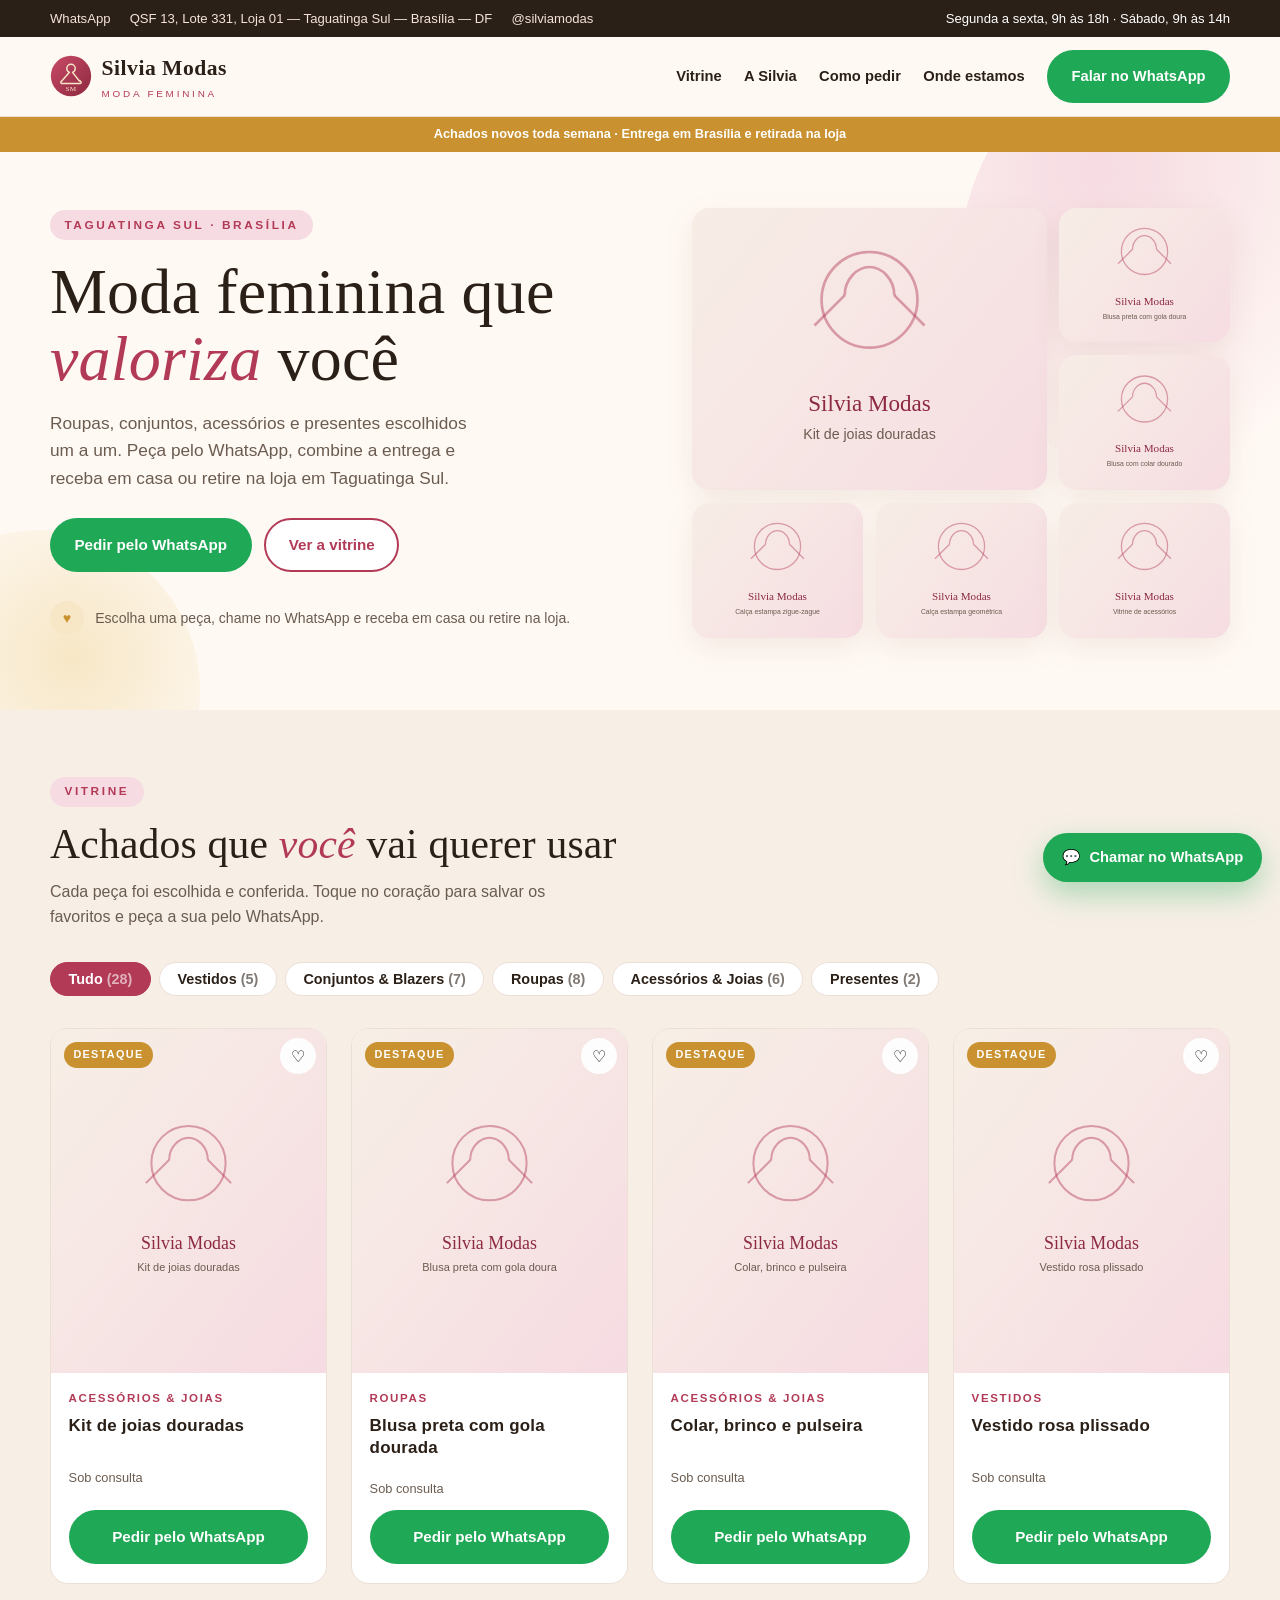
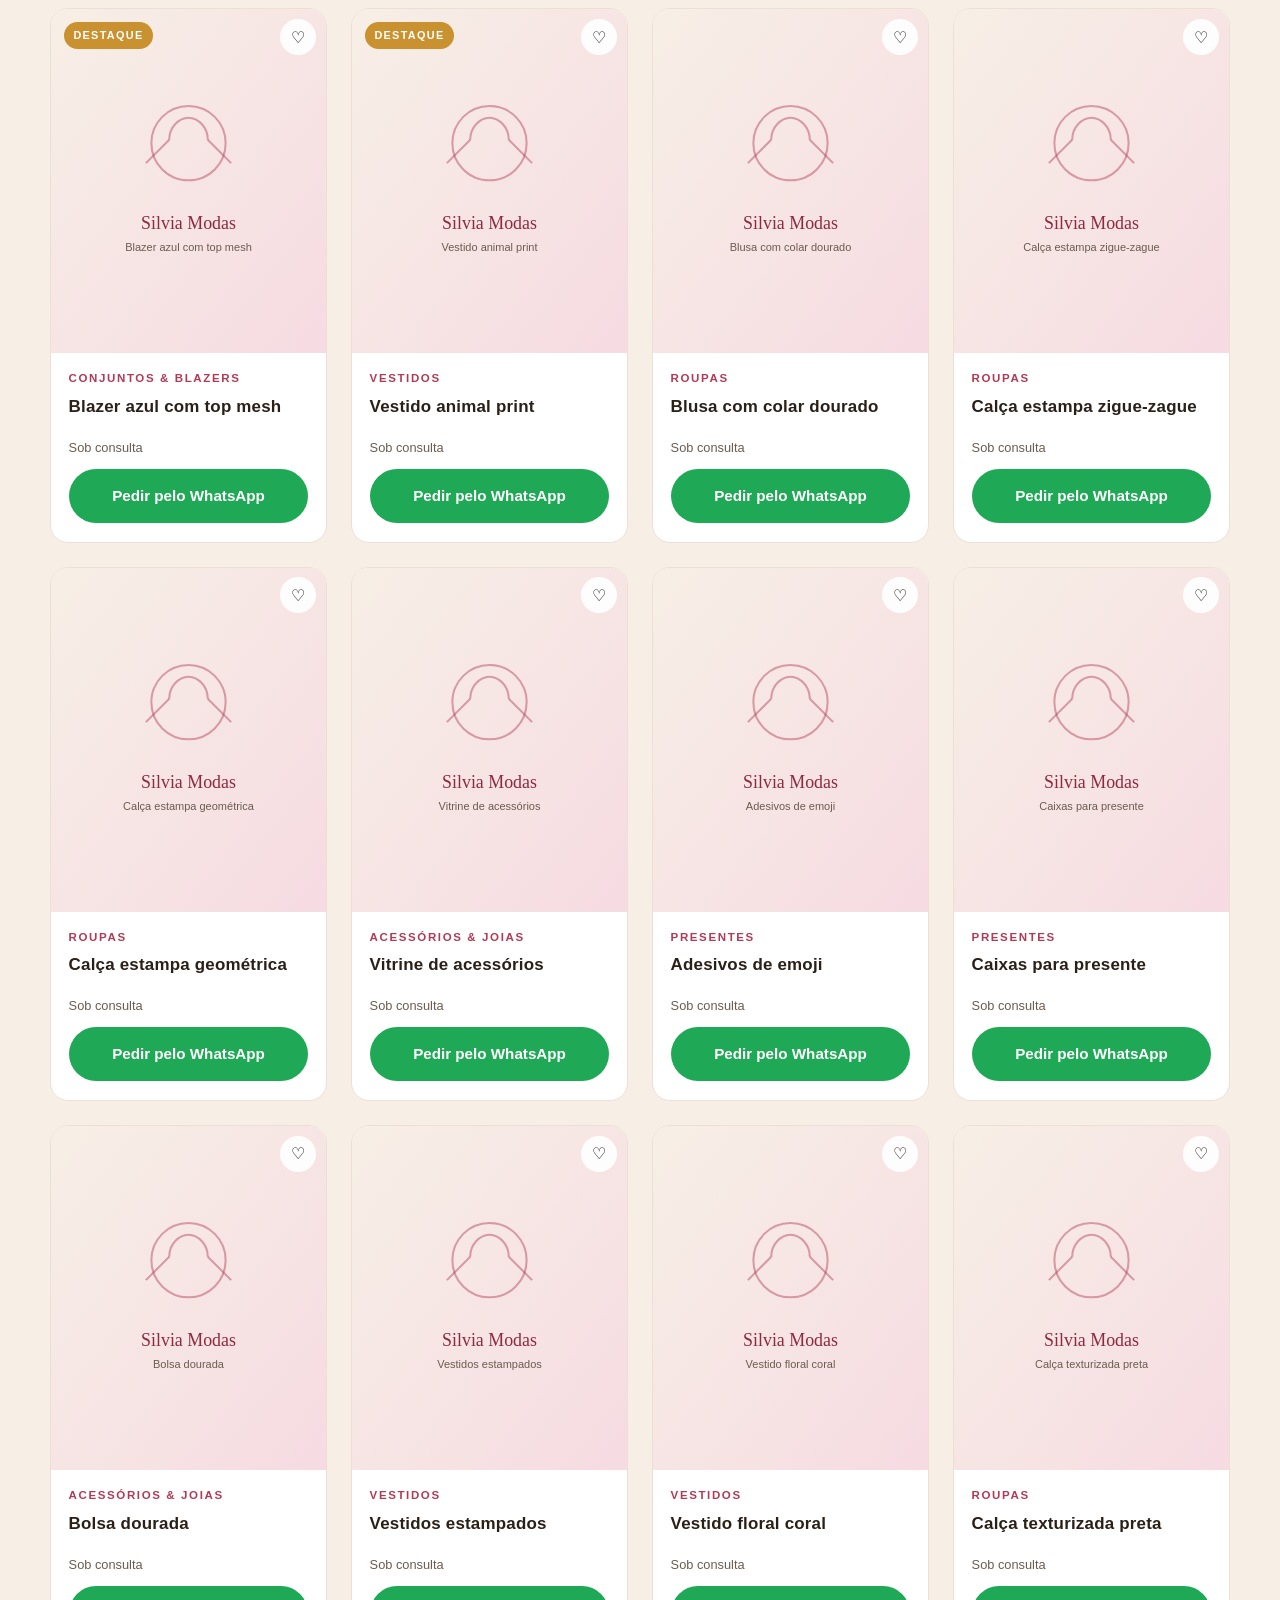
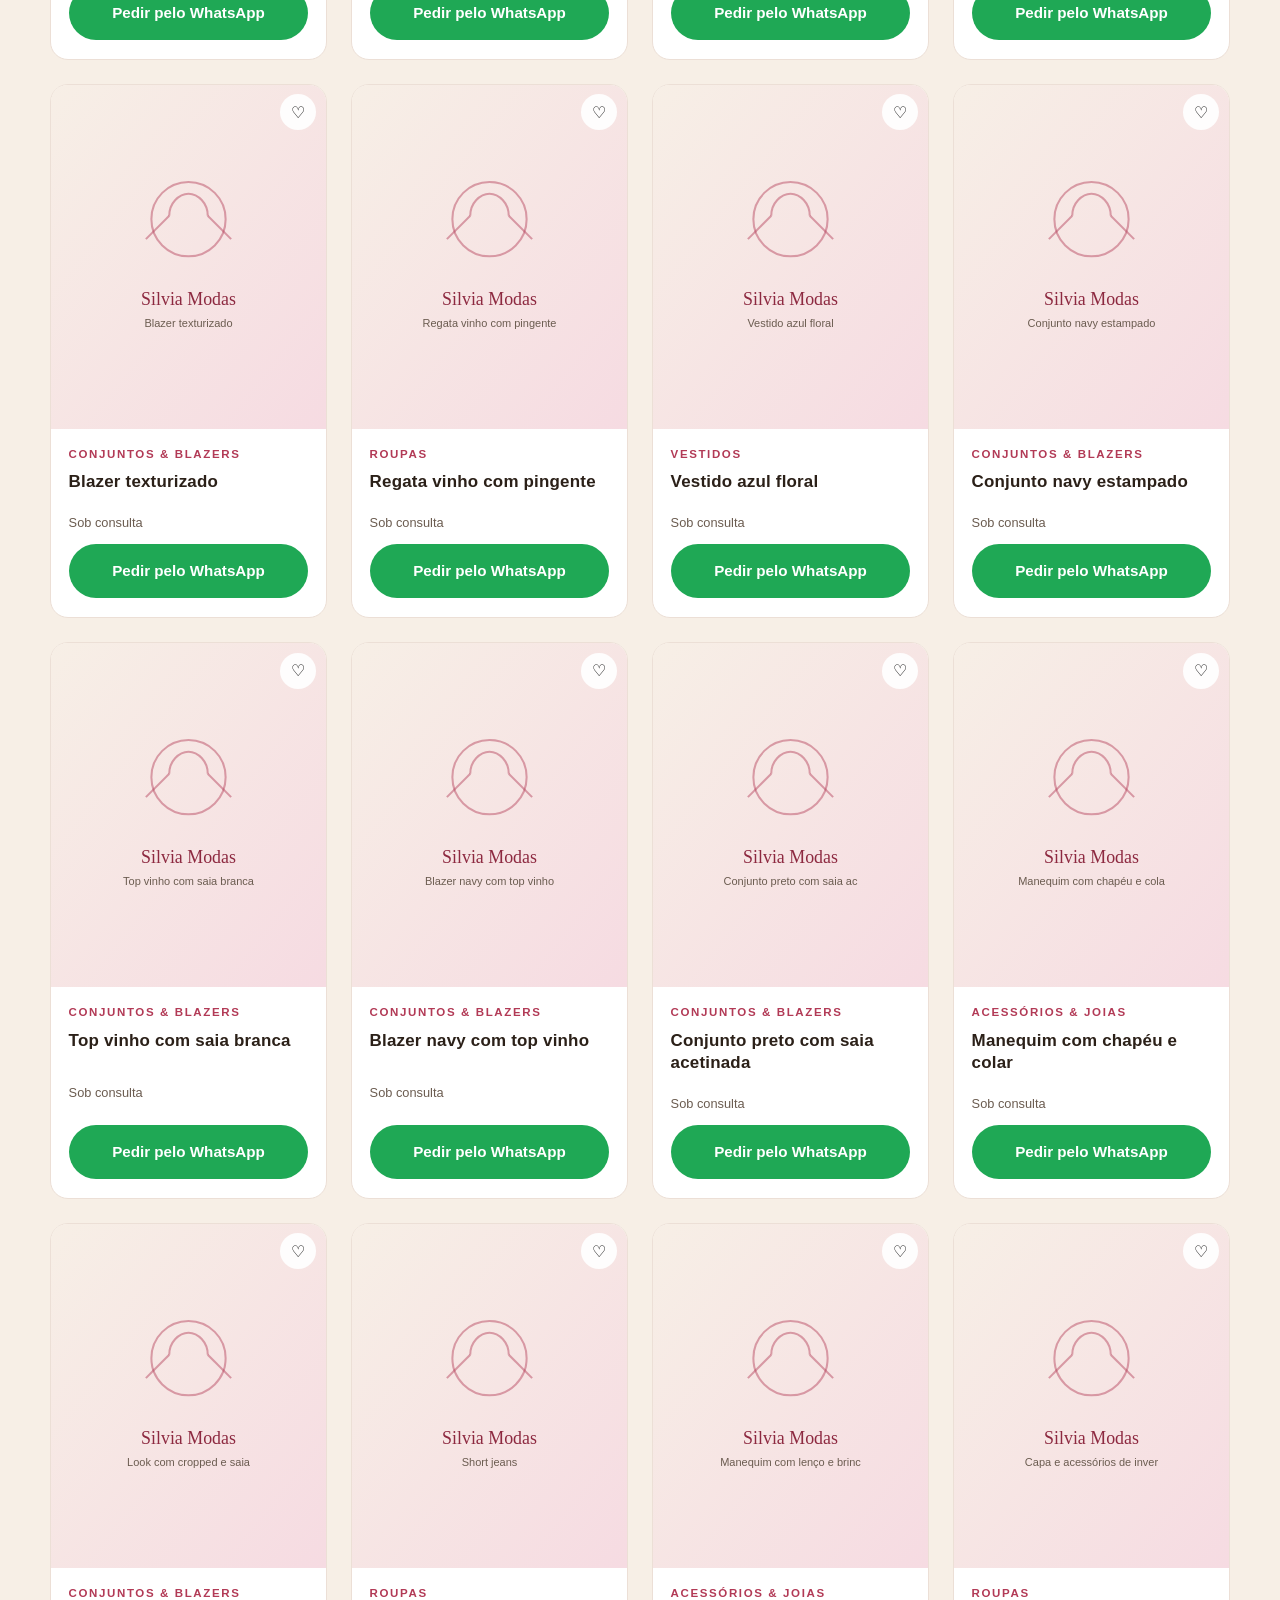
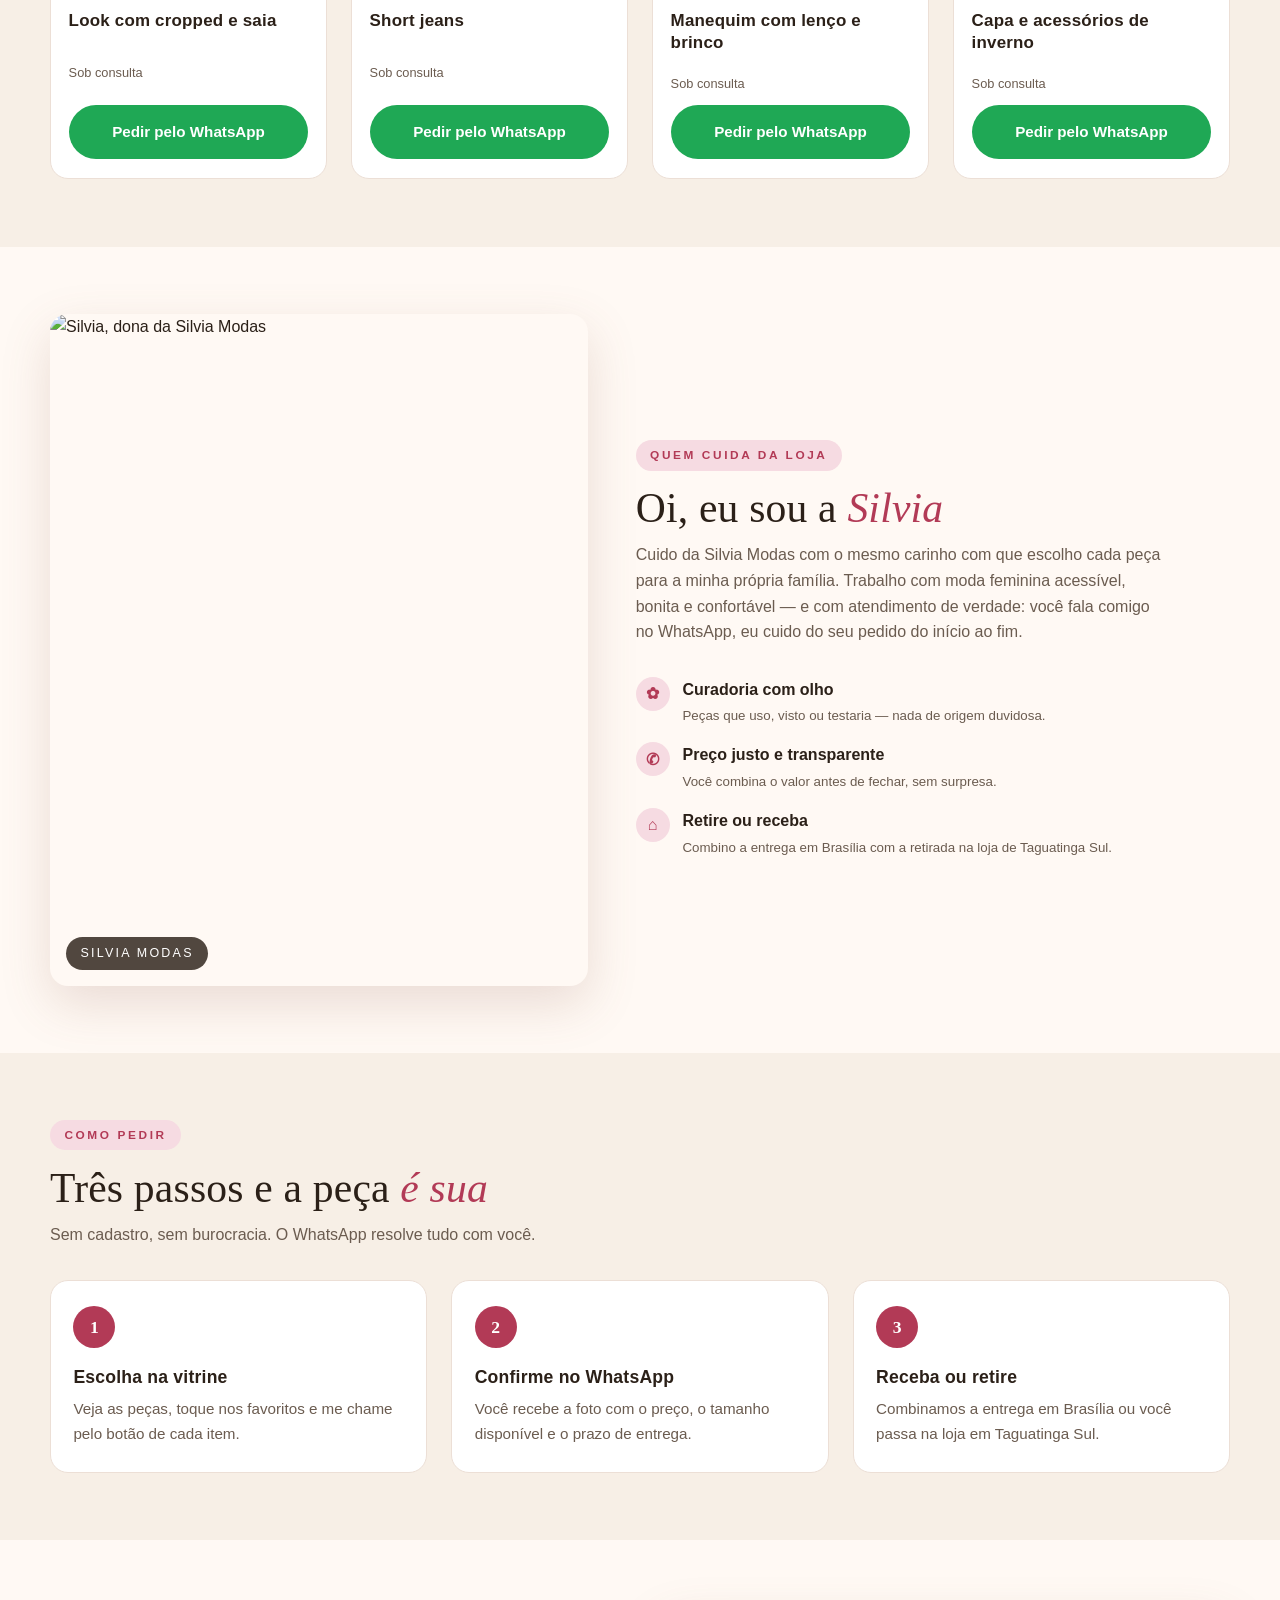
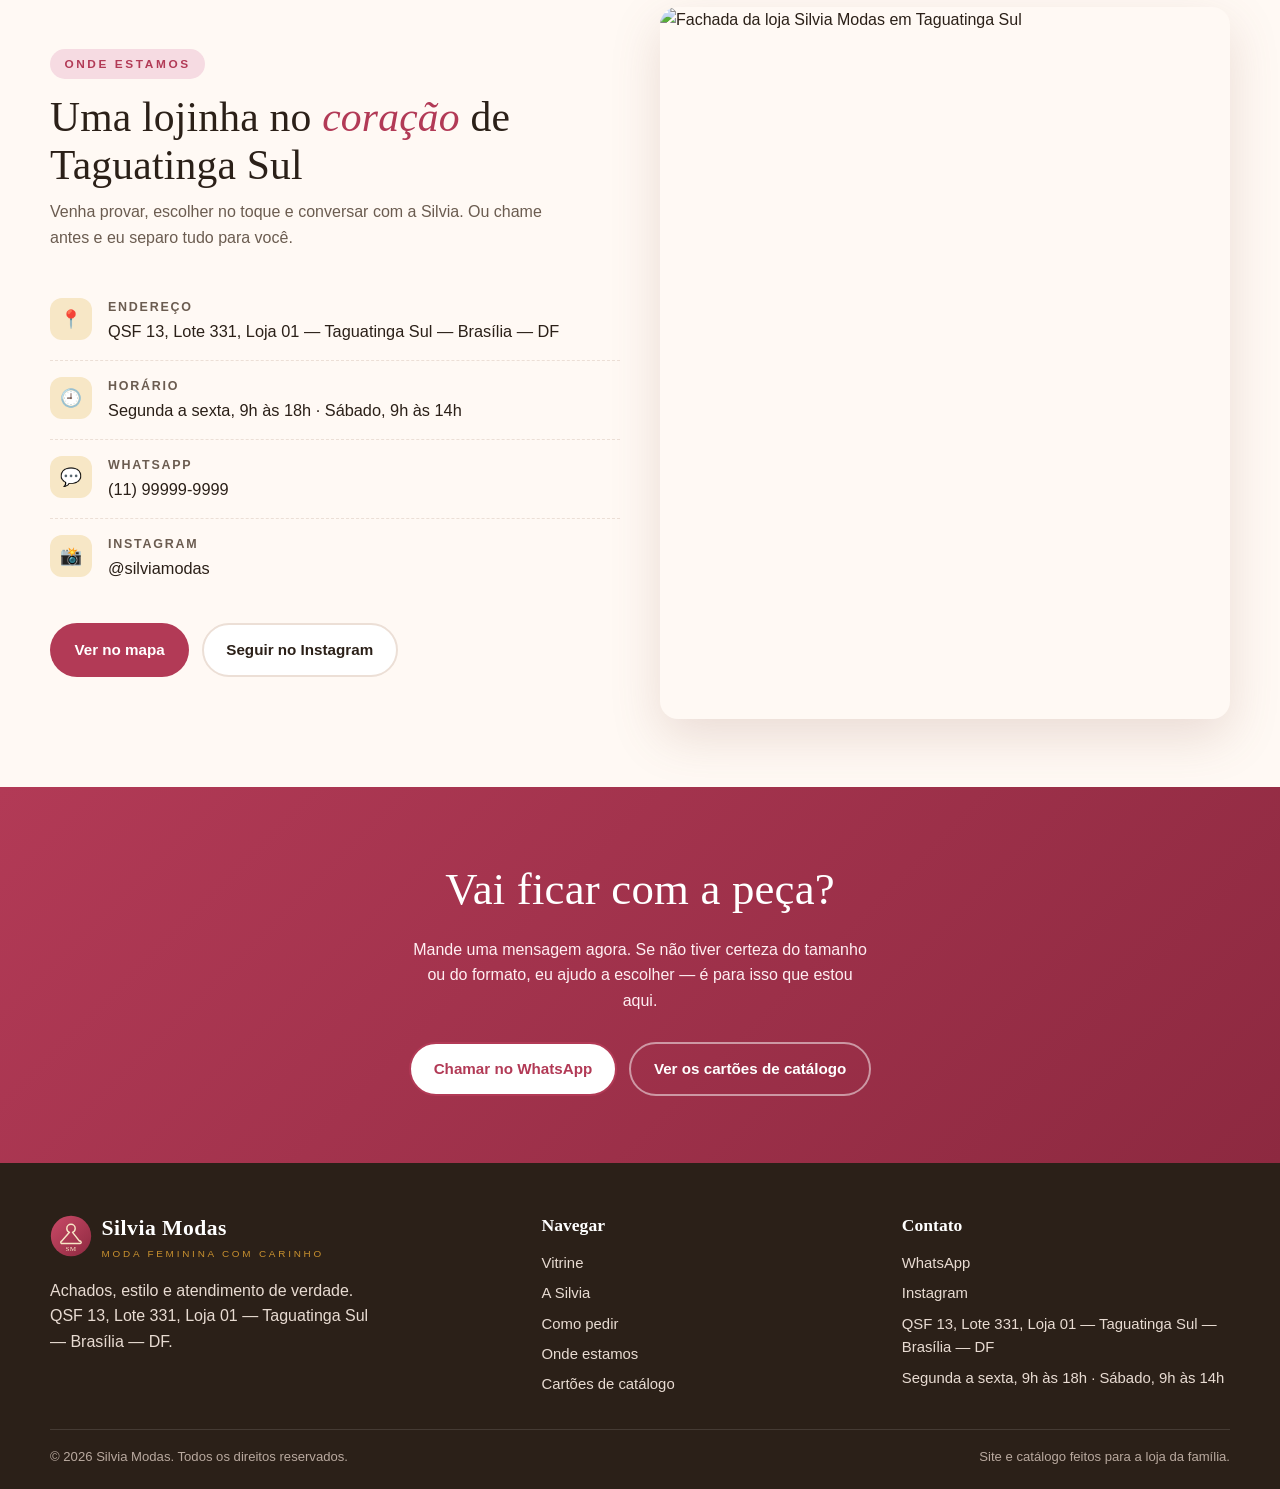
==== index.html @ 51493998 "Site Silvia Modas - vitrine, catalogo e cartoes para WhatsApp" ====
<!doctype html>
<html lang="pt-BR">
<head>
<meta charset="utf-8">
<meta name="viewport" content="width=device-width, initial-scale=1">
<title>Silvia Modas | Moda feminina em Brasília — Taguatinga Sul</title>
<meta name="description" content="Silvia Modas: roupas, conjuntos, vestidos, acessórios e joias com curadoria afetiva. Peça pelo WhatsApp e receba em Brasília. Loja em Taguatinga Sul.">
<meta name="theme-color" content="#b23a56">
<meta property="og:title" content="Silvia Modas — Moda feminina com carinho">
<meta property="og:description" content="Achados, estilo e atendimento de verdade. Peça pelo WhatsApp.">
<meta property="og:type" content="website">
<meta property="og:image" content="assets/img/produtos/p12.jpg">
<link rel="canonical" href="https://silviamodas.com.br/">
<meta name="robots" content="index, follow">
<link rel="icon" href="assets/img/logo.svg" type="image/svg+xml">
<link rel="preconnect" href="https://fonts.googleapis.com">
<link rel="stylesheet" href="assets/css/estilo.css">
</head>
<body>

<!-- ================= barra de contatos ================= -->
<div class="topo">
  <div class="container">
    <div class="itens">
      <a id="topoWhats" href="#">WhatsApp</a>
      <a id="topoEnd" href="#onde">Taguatinga Sul — Brasília/DF</a>
      <a id="topoInsta" href="#" rel="noopener">@silviamodas</a>
    </div>
    <div class="itens" id="topoHorario"><span>Seg a Sex 9h–18h · Sáb 9h–14h</span></div>
  </div>
</div>

<!-- ================= cabeçalho ================= -->
<header class="cabecalho">
  <div class="container">
    <a class="marca" href="#">
      <img class="logo" src="assets/img/logo.svg" alt="Silvia Modas">
      <span><strong>Silvia Modas</strong><small>Moda feminina</small></span>
    </a>
    <nav class="menu">
      <a href="#vitrine">Vitrine</a>
      <a href="#sobre">A Silvia</a>
      <a href="#como">Como pedir</a>
      <a href="#onde">Onde estamos</a>
      <a class="btn btn-whats cta" id="menuWhats" href="#">Falar no WhatsApp</a>
    </nav>
  </div>
</header>

<!-- ================= vitrine do topo ================= -->
<div class="topo-fita">Achados novos toda semana · Entrega em Brasília e retirada na loja</div>

<section class="hero">
  <div class="container">
    <div>
      <span class="rotulo">Taguatinga Sul · Brasília</span>
      <h1>Moda feminina que <em>valoriza</em> você</h1>
      <p class="lead" id="heroLead"></p>
      <div class="hero-acoes">
        <a class="btn btn-whats" id="heroWhats" href="#">Pedir pelo WhatsApp</a>
        <a class="btn btn-claro" href="#vitrine">Ver a vitrine</a>
      </div>
      <div class="hero-selo">
        <span class="bolinha">♥</span>
        <span id="heroSelo">Escolha uma peça, chame no WhatsApp e receba em casa ou retire na loja.</span>
      </div>
    </div>
    <div class="mosaico" id="mosaico"></div>
  </div>
</section>

<!-- ================= vitrine ================= -->
<section id="vitrine" class="areia">
  <div class="container">
    <span class="rotulo">Vitrine</span>
    <h2 class="titulo">Achados que <em>você</em> vai querer usar</h2>
    <p class="subtitulo">Cada peça foi escolhida e conferida. Toque no coração para salvar os favoritos e peça a sua pelo WhatsApp.</p>
    <div class="filtros" id="filtros"></div>
    <div class="grade" id="grade"></div>
    <p id="vazio" style="display:none;color:var(--tinta-suave)">Nenhum item nesta categoria por enquanto.</p>
  </div>
</section>

<!-- ================= sobre ================= -->
<section id="sobre" class="sobre">
  <div class="container">
    <div class="foto-sobre">
      <img id="fotoDona" src="assets/img/produtos/p01.jpg" alt="Silvia, dona da Silvia Modas">
    </div>
    <div>
      <span class="rotulo">Quem cuida da loja</span>
      <h2 class="titulo">Oi, eu sou a <em>Silvia</em></h2>
      <p class="subtitulo">
        Cuido da Silvia Modas com o mesmo carinho com que escolho cada peça para a minha própria
        família. Trabalho com moda feminina acessível, bonita e confortável — e com atendimento
        de verdade: você fala comigo no WhatsApp, eu cuido do seu pedido do início ao fim.
      </p>
      <ul class="lista-marcada">
        <li><span class="ico">✿</span><span><strong>Curadoria com olho</strong><br><small style="color:var(--tinta-suave)">Peças que uso, visto ou testaria — nada de origem duvidosa.</small></span></li>
        <li><span class="ico">✆</span><span><strong>Preço justo e transparente</strong><br><small style="color:var(--tinta-suave)">Você combina o valor antes de fechar, sem surpresa.</small></span></li>
        <li><span class="ico">⌂</span><span><strong>Retire ou receba</strong><br><small style="color:var(--tinta-suave)">Combino a entrega em Brasília com a retirada na loja de Taguatinga Sul.</small></span></li>
      </ul>
    </div>
  </div>
</section>

<!-- ================= como pedir ================= -->
<section id="como" class="areia">
  <div class="container">
    <span class="rotulo">Como pedir</span>
    <h2 class="titulo">Três passos e a peça <em>é sua</em></h2>
    <p class="subtitulo">Sem cadastro, sem burocracia. O WhatsApp resolve tudo com você.</p>
    <div class="passos">
      <article class="passo">
        <div class="num">1</div>
        <h3>Escolha na vitrine</h3>
        <p>Veja as peças, toque nos favoritos e me chame pelo botão de cada item.</p>
      </article>
      <article class="passo">
        <div class="num">2</div>
        <h3>Confirme no WhatsApp</h3>
        <p>Você recebe a foto com o preço, o tamanho disponível e o prazo de entrega.</p>
      </article>
      <article class="passo">
        <div class="num">3</div>
        <h3>Receba ou retire</h3>
        <p>Combinamos a entrega em Brasília ou você passa na loja em Taguatinga Sul.</p>
      </article>
    </div>
  </div>
</section>

<!-- ================= onde estamos ================= -->
<section id="onde" class="onde">
  <div class="container">
    <div>
      <span class="rotulo">Onde estamos</span>
      <h2 class="titulo">Uma lojinha no <em>coração</em> de Taguatinga Sul</h2>
      <p class="subtitulo">Venha provar, escolher no toque e conversar com a Silvia. Ou chame antes e eu separo tudo para você.</p>
      <div>
        <div class="info-linha"><span class="ico">📍</span><span><strong>Endereço</strong><span id="infoEndereco"></span></span></div>
        <div class="info-linha"><span class="ico">🕘</span><span><strong>Horário</strong><span id="infoHorario"></span></span></div>
        <div class="info-linha"><span class="ico">💬</span><span><strong>WhatsApp</strong><span id="infoWhats"></span></span></div>
        <div class="info-linha"><span class="ico">📸</span><span><strong>Instagram</strong><span id="infoInsta"></span></span></div>
      </div>
      <div class="hero-acoes">
        <a class="btn btn-rosa" id="btnMapa" href="#" target="_blank" rel="noopener">Ver no mapa</a>
        <a class="btn btn-linha" id="btnInsta" href="#" target="_blank" rel="noopener">Seguir no Instagram</a>
      </div>
    </div>
    <div>
      <img id="fotoLoja" src="assets/img/produtos/p16.jpg" alt="Fachada da loja Silvia Modas em Taguatinga Sul"
           style="border-radius:var(--raio);box-shadow:var(--sombra-forte);width:100%;aspect-ratio:4/5;object-fit:cover">
    </div>
  </div>
</section>

<!-- ================= chamada final ================= -->
<section class="chamada">
  <div class="container">
    <h2>Vai ficar com a peça?</h2>
    <p>Mande uma mensagem agora. Se não tiver certeza do tamanho ou do formato, eu ajudo a escolher — é para isso que estou aqui.</p>
    <div class="acoes">
      <a class="btn btn-claro" id="chamadaWhats" href="#">Chamar no WhatsApp</a>
      <a class="btn btn-linha" id="chamadaCatalogo" href="catalogo.html">Ver os cartões de catálogo</a>
    </div>
  </div>
</section>

<!-- ================= rodapé ================= -->
<footer class="rodape">
  <div class="container">
    <div class="grid-rodape">
      <div>
        <div class="marca">
          <img class="logo" src="assets/img/logo.svg" alt="">
          <span><strong>Silvia Modas</strong><small id="rodapeSlogan"></small></span>
        </div>
        <p style="margin-top:1rem;max-width:38ch" id="rodapeDesc"></p>
      </div>
      <div>
        <h4>Navegar</h4>
        <ul>
          <li><a href="#vitrine">Vitrine</a></li>
          <li><a href="#sobre">A Silvia</a></li>
          <li><a href="#como">Como pedir</a></li>
          <li><a href="#onde">Onde estamos</a></li>
          <li><a href="catalogo.html">Cartões de catálogo</a></li>
        </ul>
      </div>
      <div>
        <h4>Contato</h4>
        <ul>
          <li><a id="rodapeWhats" href="#">WhatsApp</a></li>
          <li><a id="rodapeInsta" href="#">Instagram</a></li>
          <li id="rodapeEnd"></li>
          <li id="rodapeHorario"></li>
        </ul>
      </div>
    </div>
    <div class="fim">
      <span>© <span id="ano"></span> Silvia Modas. Todos os direitos reservados.</span>
      <span id="rodapeFeito"></span>
    </div>
  </div>
</footer>

<a class="flutuante" id="flutuanteWhats" href="#" target="_blank" rel="noopener">💬 <span>Chamar no WhatsApp</span></a>

<div class="lightbox" id="lightbox" role="dialog" aria-modal="true" aria-label="Foto ampliada">
  <button class="fechar" id="fechar" aria-label="Fechar">×</button>
  <div>
    <img id="lbImg" src="" alt="">
    <p class="legenda" id="lbLegenda"></p>
  </div>
</div>

<script src="assets/js/dados.js"></script>
<script src="assets/js/site.js"></script>
</body>
</html>
---- assets/css/estilo.css ----
/* ============================================================
   SILVIA MODAS — folha de estilo
   Paleta: rosa + dourado + creme (alegre e elegante)
   ============================================================ */

:root {
  --rose: #b23a56;
  --rose-escuro: #8d2940;
  --rose-claro: #f6dbe2;
  --dourado: #c9912f;
  --dourado-claro: #f7e7c6;
  --creme: #fff9f4;
  --areia: #f7efe6;
  --tinta: #2b2018;
  --tinta-suave: #6b5c50;
  --linha: #ecdfd6;
  --verde: #1fa855;
  --sombra: 0 10px 30px rgba(139, 86, 70, .10);
  --sombra-forte: 0 18px 50px rgba(139, 86, 70, .18);
  --raio: 18px;
  --serifada: Georgia, "Times New Roman", "Iowan Old Style", serif;
  --sans: "Segoe UI", Roboto, "Helvetica Neue", Arial, sans-serif;
  --max: 1180px;
}

* { box-sizing: border-box; }

html { scroll-behavior: smooth; }

body {
  margin: 0;
  font-family: var(--sans);
  font-size: 16px;
  line-height: 1.6;
  color: var(--tinta);
  background: var(--creme);
  -webkit-font-smoothing: antialiased;
}

img { max-width: 100%; display: block; }

h1, h2, h3, .serif { font-family: var(--serifada); font-weight: 400; letter-spacing: .2px; }

.container { width: min(var(--max), 100% - 2.2rem); margin-inline: auto; }

section { padding: 4.2rem 0; }
section.creme { background: var(--creme); }
section.areia { background: var(--areia); }

.rotulo {
  display: inline-block;
  font-size: .74rem;
  letter-spacing: .22em;
  text-transform: uppercase;
  font-weight: 700;
  color: var(--rose);
  background: var(--rose-claro);
  border-radius: 999px;
  padding: .35rem .9rem;
  margin-bottom: .9rem;
}

h2.titulo { font-size: clamp(1.8rem, 3.4vw, 2.6rem); line-height: 1.15; margin: 0 0 .6rem; }
h2.titulo em { font-style: italic; color: var(--rose); }
.subtitulo { color: var(--tinta-suave); margin: 0 0 2rem; max-width: 60ch; }

/* ---------------- Topo ---------------- */
.topo {
  background: var(--tinta);
  color: #fff;
  font-size: .82rem;
  padding: .5rem 0;
}
.topo .container { display: flex; gap: 1.2rem; align-items: center; justify-content: space-between; flex-wrap: wrap; }
.topo a { color: #f6e3d9; text-decoration: none; }
.topo .itens { display: flex; gap: 1.2rem; flex-wrap: wrap; }

.cabecalho {
  position: sticky; top: 0; z-index: 40;
  background: rgba(255, 249, 244, .92);
  backdrop-filter: blur(8px);
  border-bottom: 1px solid var(--linha);
}
.cabecalho .container { display: flex; align-items: center; justify-content: space-between; gap: 1rem; padding: .8rem 0; }
.marca { display: flex; align-items: center; gap: .6rem; text-decoration: none; color: var(--tinta); }
.marca .logo { width: 42px; height: 42px; }
.marca strong { font-family: var(--serifada); font-size: 1.35rem; letter-spacing: .5px; }
.marca small { display: block; font-size: .62rem; letter-spacing: .28em; text-transform: uppercase; color: var(--rose); }
.menu { display: flex; gap: 1.4rem; align-items: center; }
.menu a { text-decoration: none; color: var(--tinta); font-size: .92rem; font-weight: 600; }
.menu a:hover { color: var(--rose); }
.menu .cta { color: #fff; }

/* ---------------- Botões ---------------- */
.btn {
  display: inline-flex; align-items: center; gap: .5rem;
  padding: .8rem 1.4rem; border-radius: 999px;
  text-decoration: none; font-weight: 700; font-size: .95rem;
  border: 2px solid transparent; cursor: pointer;
  transition: transform .15s ease, box-shadow .15s ease, background .15s ease;
}
.btn:hover { transform: translateY(-2px); box-shadow: var(--sombra); }
.btn-whats { background: var(--verde); color: #fff; }
.btn-whats:hover { background: #17903f; }
.btn-rosa { background: var(--rose); color: #fff; }
.btn-rosa:hover { background: var(--rose-escuro); }
.btn-claro { background: #fff; color: var(--rose); border-color: var(--rose); }
.btn-claro:hover { background: var(--rose-claro); }
.btn-linha { border-color: var(--linha); background: #fff; color: var(--tinta); }

/* ---------------- Vitrine / destaque do topo ---------------- */
.topo-fita { background: var(--dourado); color: #fff; font-size: .8rem; font-weight: 600; text-align: center; padding: .45rem 0; }

.hero { position: relative; overflow: hidden; padding: 3.5rem 0 4.5rem; }
.hero::before {
  content: ""; position: absolute; z-index: 0;
  width: 460px; height: 460px; right: -140px; top: -120px; border-radius: 50%;
  background: radial-gradient(circle at 30% 30%, var(--rose-claro), transparent 70%);
}
.hero::after {
  content: ""; position: absolute; z-index: 0;
  width: 320px; height: 320px; left: -120px; bottom: -140px; border-radius: 50%;
  background: radial-gradient(circle at 60% 40%, var(--dourado-claro), transparent 70%);
}
.hero .container { position: relative; z-index: 1; display: grid; grid-template-columns: 1.05fr .95fr; gap: 3rem; align-items: center; }
.hero h1 { font-size: clamp(2.4rem, 5.4vw, 4rem); line-height: 1.05; margin: .2rem 0 1rem; }
.hero h1 em { font-style: italic; color: var(--rose); }
.hero p.lead { font-size: 1.08rem; color: var(--tinta-suave); max-width: 46ch; }
.hero-acoes { display: flex; gap: .8rem; flex-wrap: wrap; margin-top: 1.6rem; }
.hero-selo { display: flex; align-items: center; gap: .7rem; margin-top: 1.8rem; font-size: .88rem; color: var(--tinta-suave); }
.hero-selo .bolinha { width: 34px; height: 34px; border-radius: 50%; background: var(--dourado-claro); display: grid; place-items: center; color: var(--dourado); font-weight: 700; }

.mosaico { display: grid; grid-template-columns: repeat(3, 1fr); grid-template-rows: repeat(3, 1fr); gap: .8rem; height: 430px; }
.mosaico figure { margin: 0; overflow: hidden; border-radius: var(--raio); box-shadow: var(--sombra); background: var(--areia); }
.mosaico img { width: 100%; height: 100%; object-fit: cover; transition: transform .5s ease; }
.mosaico figure:hover img { transform: scale(1.06); }
.mosaico .g1 { grid-column: span 2; grid-row: span 2; }
.mosaico .g2 { grid-column: span 1; grid-row: span 1; }

/* ---------------- Chips de categoria ---------------- */
.filtros { display: flex; gap: .5rem; flex-wrap: wrap; margin-bottom: 2rem; }
.chip {
  border: 1.5px solid var(--linha); background: #fff; color: var(--tinta);
  border-radius: 999px; padding: .5rem 1.1rem; font-size: .9rem; font-weight: 600;
  cursor: pointer; transition: all .15s ease;
}
.chip:hover { border-color: var(--rose); color: var(--rose); }
.chip.ativo { background: var(--rose); border-color: var(--rose); color: #fff; }

/* ---------------- Grade de produtos ---------------- */
.grade { display: grid; grid-template-columns: repeat(auto-fill, minmax(240px, 1fr)); gap: 1.5rem; }
.cartao {
  background: #fff; border-radius: var(--raio); overflow: hidden;
  border: 1px solid var(--linha); display: flex; flex-direction: column;
  transition: transform .2s ease, box-shadow .2s ease;
}
.cartao:hover { transform: translateY(-4px); box-shadow: var(--sombra-forte); }
.cartao .foto { position: relative; aspect-ratio: 4 / 5; background: var(--areia); overflow: hidden; }
.cartao .foto img { width: 100%; height: 100%; object-fit: cover; transition: transform .5s ease; }
.cartao:hover .foto img { transform: scale(1.05); }
.cartao .marca-destaque {
  position: absolute; top: .8rem; left: .8rem; background: var(--dourado); color: #fff;
  font-size: .68rem; font-weight: 800; letter-spacing: .12em; text-transform: uppercase;
  padding: .28rem .6rem; border-radius: 999px;
}
.cartao .coracao {
  position: absolute; top: .6rem; right: .6rem; width: 36px; height: 36px; border: 0;
  border-radius: 50%; background: rgba(255, 255, 255, .92); cursor: pointer; font-size: 1rem;
  display: grid; place-items: center; transition: transform .15s ease;
}
.cartao .coracao:hover { transform: scale(1.12); }
.cartao .coracao.liked { background: var(--rose); }
.cartao .corpo { padding: 1rem 1.1rem 1.2rem; display: flex; flex-direction: column; gap: .5rem; flex: 1; }
.cartao .tag { font-size: .72rem; letter-spacing: .14em; text-transform: uppercase; color: var(--rose); font-weight: 700; }
.cartao h3 { margin: 0; font-size: 1.06rem; line-height: 1.3; font-family: var(--sans); font-weight: 700; }
.cartao .preco { font-family: var(--serifada); font-size: 1.25rem; color: var(--tinta); margin-top: auto; padding-top: .2rem; }
.cartao .preco small { font-family: var(--sans); font-size: .8rem; color: var(--tinta-suave); }
.cartao .btn { margin-top: auto; justify-content: center; }

/* ---------------- Sobre ---------------- */
.sobre .container { display: grid; grid-template-columns: .95fr 1.05fr; gap: 3rem; align-items: center; }
.sobre .foto-sobre { border-radius: var(--raio); overflow: hidden; box-shadow: var(--sombra-forte); position: relative; }
.sobre .foto-sobre img { width: 100%; aspect-ratio: 4 / 5; object-fit: cover; }
.sobre .foto-sobre::after {
  content: "Silvia Modas"; position: absolute; left: 1rem; bottom: 1rem;
  background: rgba(43, 32, 24, .82); color: #fff; padding: .4rem .9rem; border-radius: 999px;
  font-size: .78rem; letter-spacing: .18em; text-transform: uppercase;
}
.lista-marcada { list-style: none; padding: 0; margin: 1.2rem 0 0; display: grid; gap: .9rem; }
.lista-marcada li { display: flex; gap: .8rem; align-items: flex-start; }
.lista-marcada .ico {
  flex: 0 0 34px; height: 34px; border-radius: 50%; display: grid; place-items: center;
  background: var(--rose-claro); color: var(--rose); font-weight: 800;
}

/* ---------------- Passos ---------------- */
.passos { display: grid; grid-template-columns: repeat(3, 1fr); gap: 1.5rem; }
.passo { background: #fff; border: 1px solid var(--linha); border-radius: var(--raio); padding: 1.6rem 1.4rem; position: relative; }
.passo .num {
  width: 42px; height: 42px; border-radius: 50%; background: var(--rose); color: #fff;
  display: grid; place-items: center; font-weight: 800; font-family: var(--serifada); font-size: 1.1rem; margin-bottom: .9rem;
}
.passo h3 { margin: 0 0 .4rem; font-size: 1.1rem; font-family: var(--sans); font-weight: 700; }
.passo p { margin: 0; color: var(--tinta-suave); font-size: .95rem; }

/* ---------------- Onde estamos ---------------- */
.onde .container { display: grid; grid-template-columns: 1fr 1fr; gap: 2.5rem; align-items: center; }
.info-linha { display: flex; gap: 1rem; padding: 1rem 0; border-bottom: 1px dashed var(--linha); }
.info-linha:last-child { border-bottom: 0; }
.info-linha .ico { flex: 0 0 42px; height: 42px; border-radius: 12px; background: var(--dourado-claro); color: var(--dourado); display: grid; place-items: center; font-size: 1.1rem; }
.info-linha strong { display: block; font-size: .78rem; letter-spacing: .14em; text-transform: uppercase; color: var(--tinta-suave); }
.info-linha span { font-size: 1.02rem; }

/* ---------------- Chamada final ---------------- */
.chamada { background: linear-gradient(135deg, var(--rose) 0%, var(--rose-escuro) 100%); color: #fff; text-align: center; }
.chamada h2 { font-size: clamp(1.9rem, 4vw, 2.8rem); margin: 0 0 .7rem; }
.chamada p { max-width: 52ch; margin: 0 auto 1.8rem; color: #ffeef2; }
.chamada .btn-claro { color: var(--rose); }
.chamada .btn-linha { color: #fff; border-color: rgba(255, 255, 255, .5); background: transparent; }
.chamada .acoes { display: flex; gap: .8rem; justify-content: center; flex-wrap: wrap; }

/* ---------------- Rodapé ---------------- */
.rodape { background: var(--tinta); color: #e8dbd2; padding: 3rem 0 1.4rem; }
.rodape .grid-rodape { display: grid; grid-template-columns: 1.4fr 1fr 1fr; gap: 2rem; }
.rodape h4 { font-family: var(--serifada); font-size: 1.1rem; color: #fff; margin: 0 0 .8rem; }
.rodape a { color: #e8dbd2; text-decoration: none; }
.rodape a:hover { color: #fff; }
.rodape ul { list-style: none; padding: 0; margin: 0; display: grid; gap: .4rem; font-size: .93rem; }
.rodape .marca strong { color: #fff; }
.rodape .marca small { color: var(--dourado); }
.rodape .fim { border-top: 1px solid rgba(255, 255, 255, .12); margin-top: 2rem; padding-top: 1rem; font-size: .82rem; color: #b9a99f; display: flex; justify-content: space-between; gap: 1rem; flex-wrap: wrap; }

/* ---------------- WhatsApp flutuante + lightbox ---------------- */
.flutuante {
  position: fixed; right: 1.1rem; bottom: 1.1rem; z-index: 60;
  display: inline-flex; align-items: center; gap: .6rem;
  background: var(--verde); color: #fff; text-decoration: none;
  padding: .8rem 1.2rem; border-radius: 999px; font-weight: 700; font-size: .92rem;
  box-shadow: 0 12px 30px rgba(31, 168, 85, .35);
}
.flutuante:hover { background: #17903f; }
.lightbox {
  position: fixed; inset: 0; z-index: 80; background: rgba(20, 12, 8, .88);
  display: none; place-items: center; padding: 1.5rem;
}
.lightbox.aberto { display: grid; }
.lightbox img { max-height: 82vh; max-width: 92vw; border-radius: 12px; box-shadow: var(--sombra-forte); }
.lightbox .fechar { position: absolute; top: 1.2rem; right: 1.4rem; font-size: 2rem; color: #fff; background: none; border: 0; cursor: pointer; }
.lightbox .legenda { color: #fff; text-align: center; margin-top: .8rem; font-size: .95rem; }

/* ---------------- Responsivo ---------------- */
@media (max-width: 900px) {
  .hero .container, .sobre .container, .onde .container { grid-template-columns: 1fr; }
  .mosaico { height: 340px; }
  .passos { grid-template-columns: 1fr; }
  .rodape .grid-rodape { grid-template-columns: 1fr; }
  .menu { display: none; }
}
@media (max-width: 520px) {
  section { padding: 3rem 0; }
  .mosaico { height: 260px; }
  .flutuante span { display: none; }
}
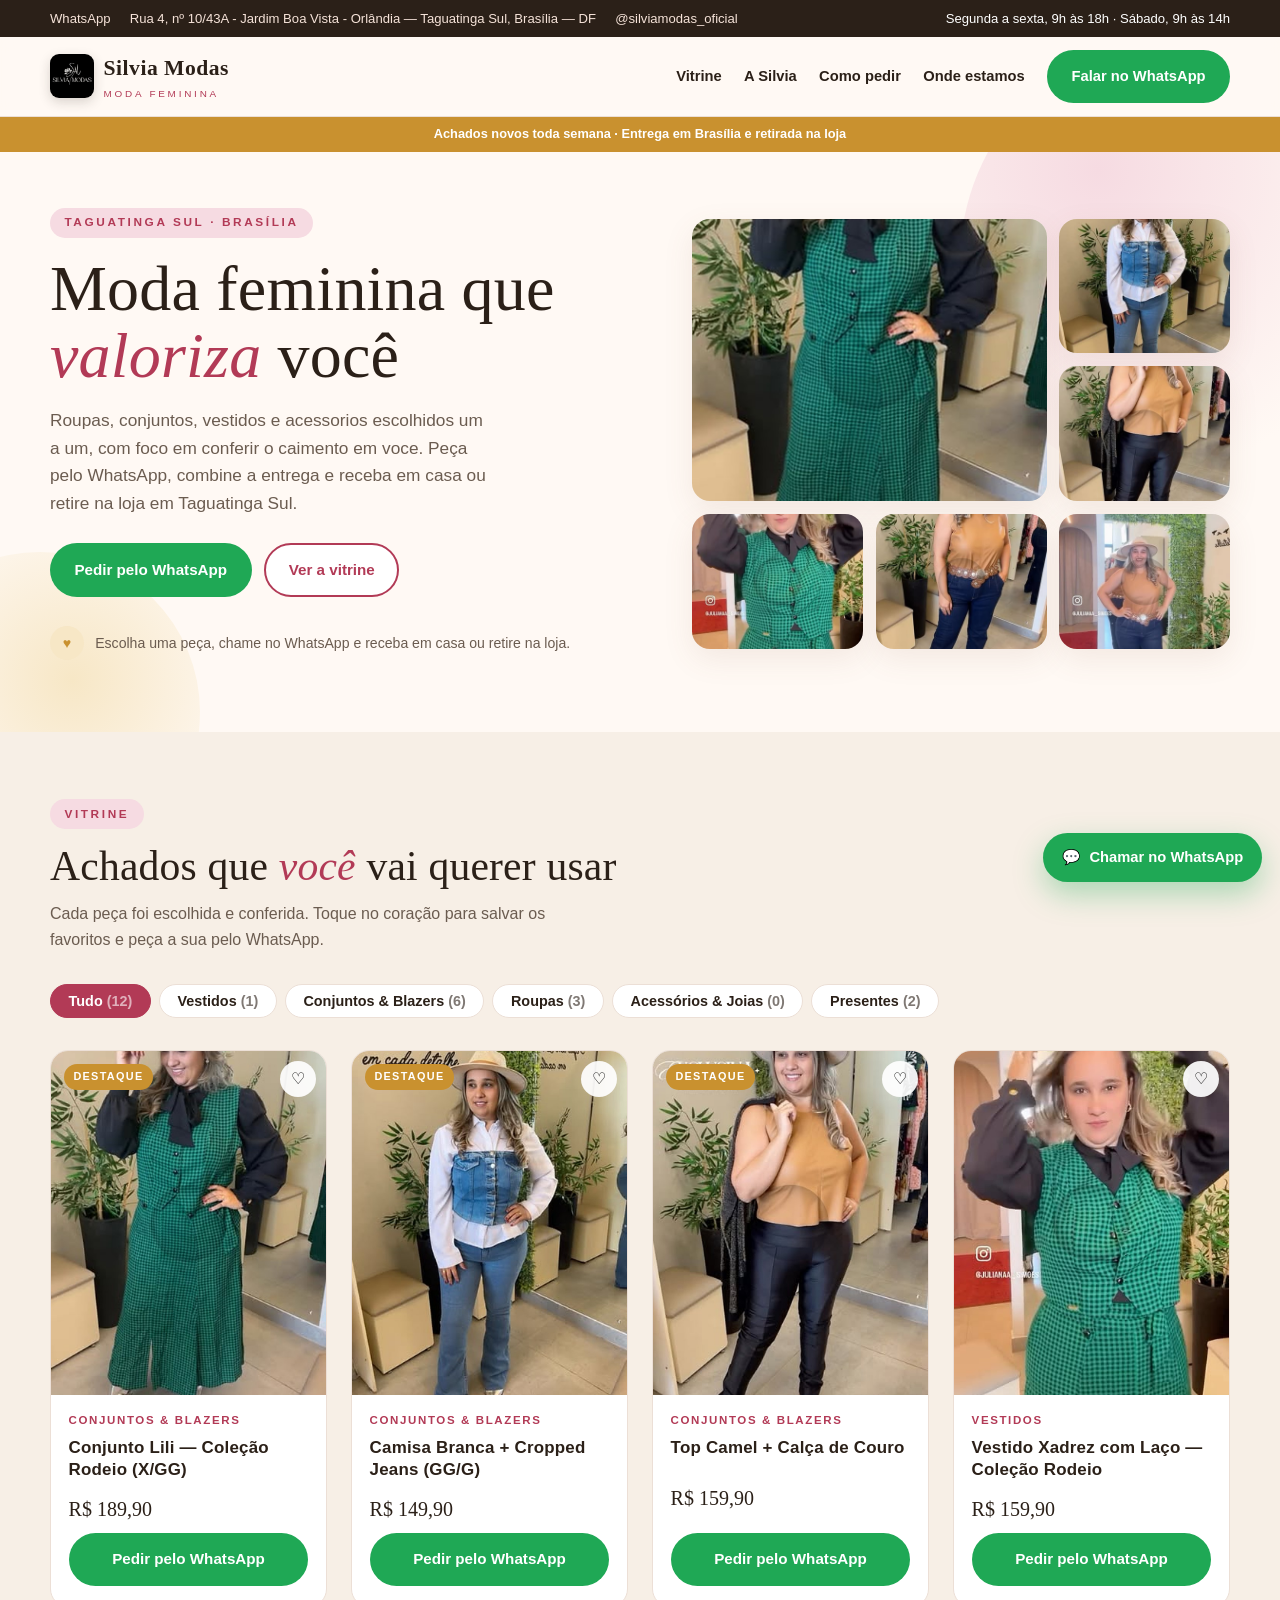
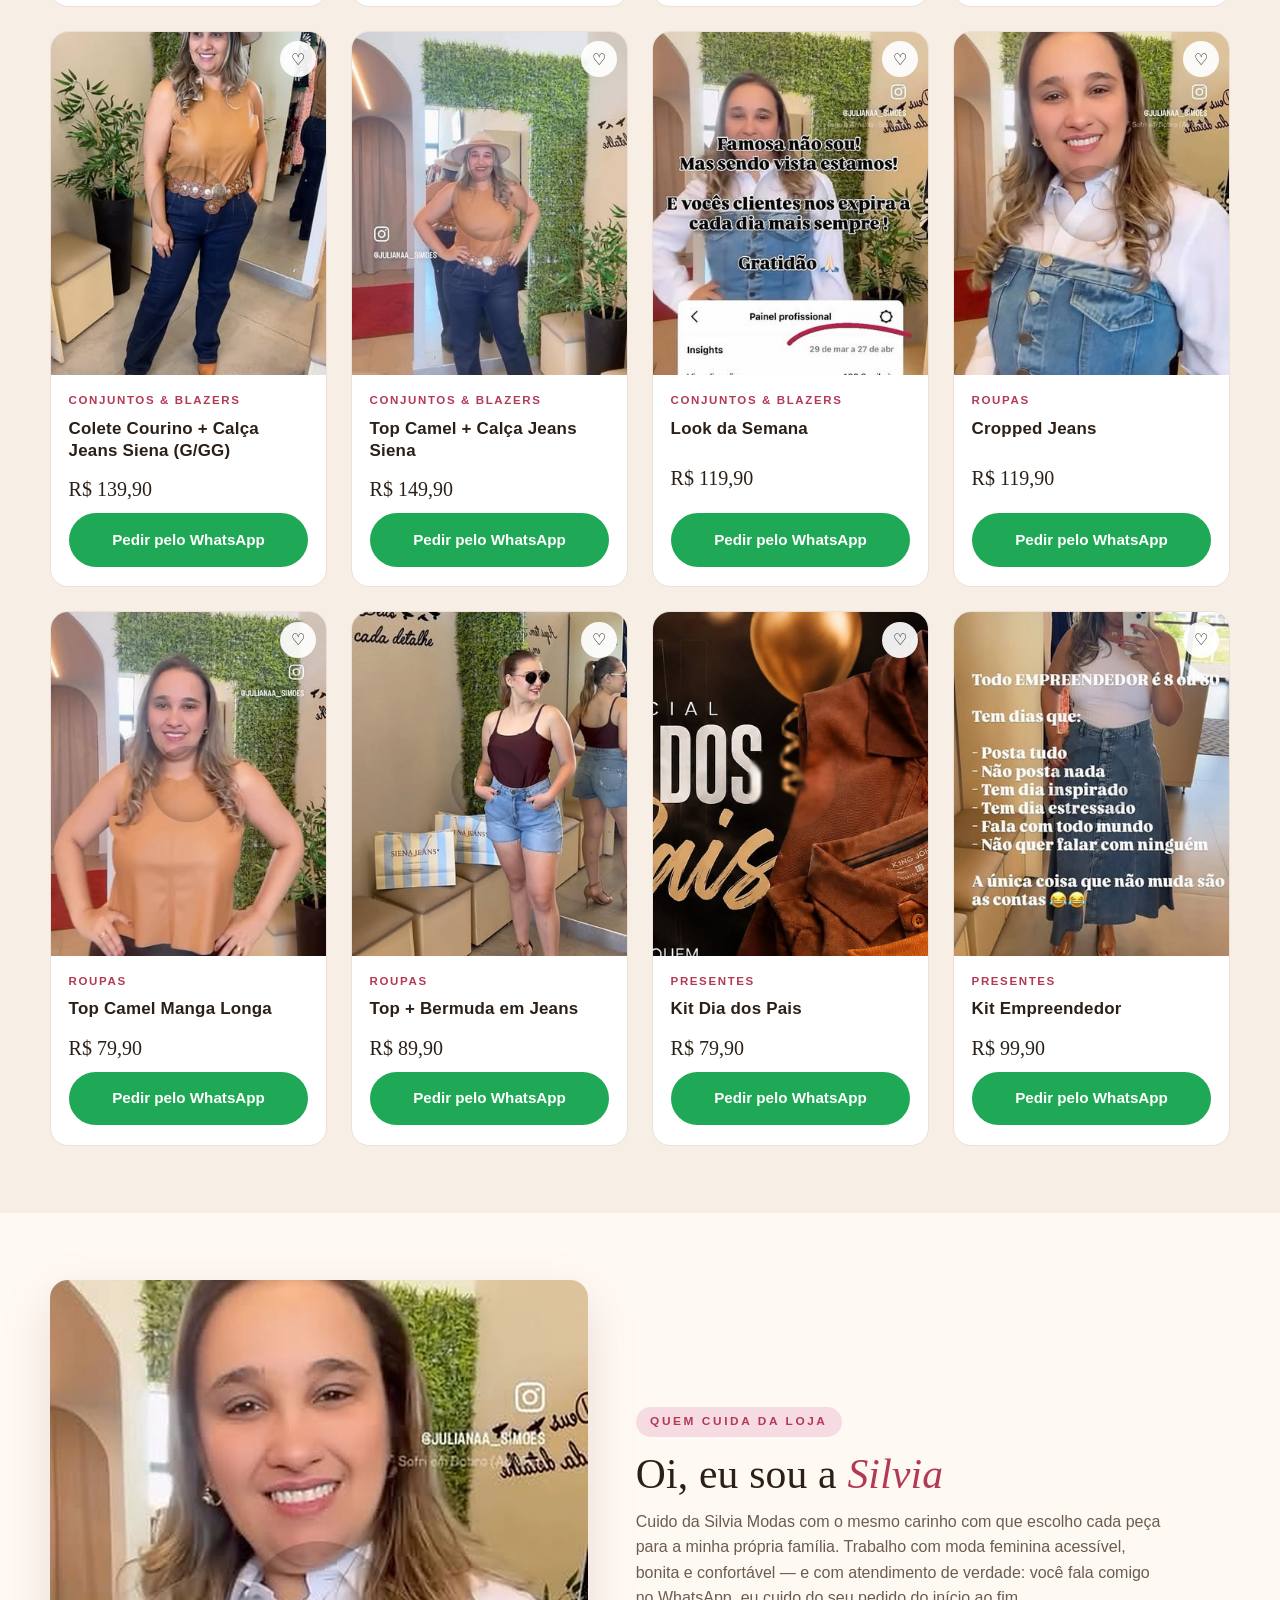
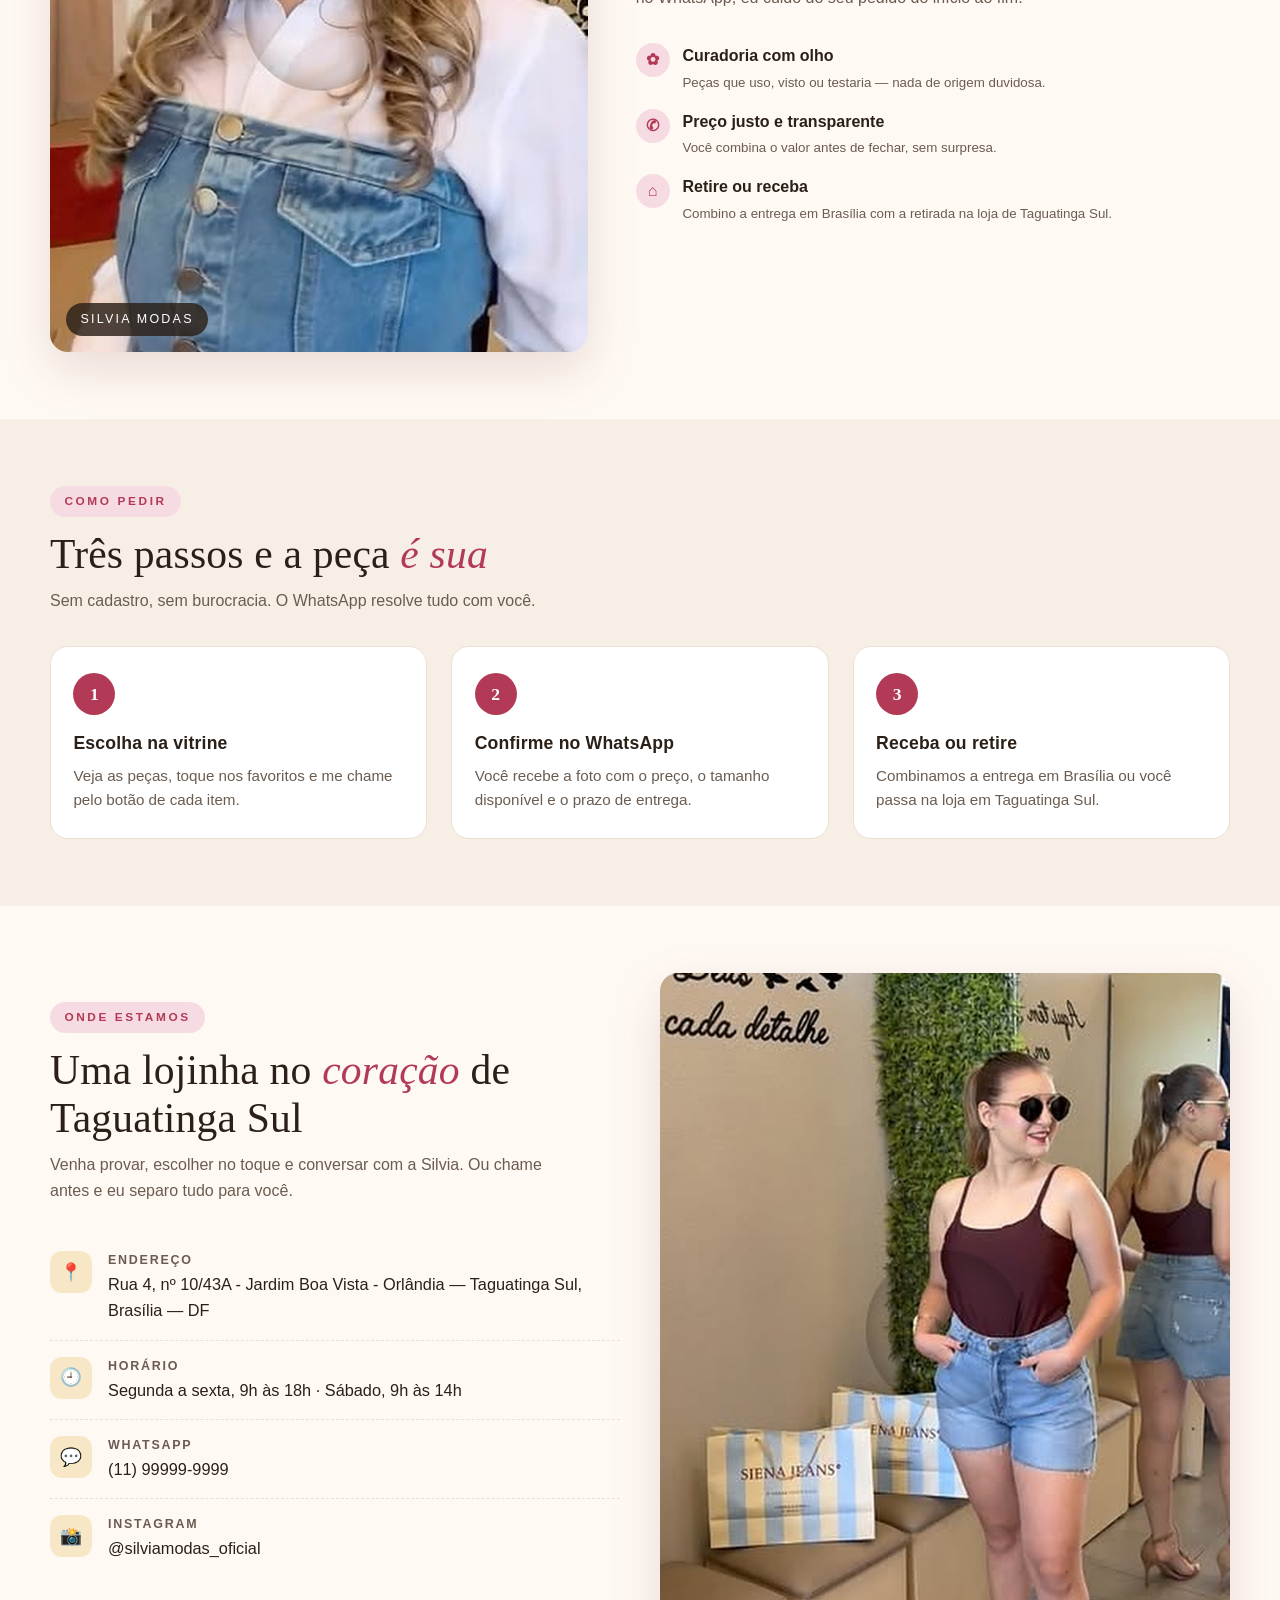
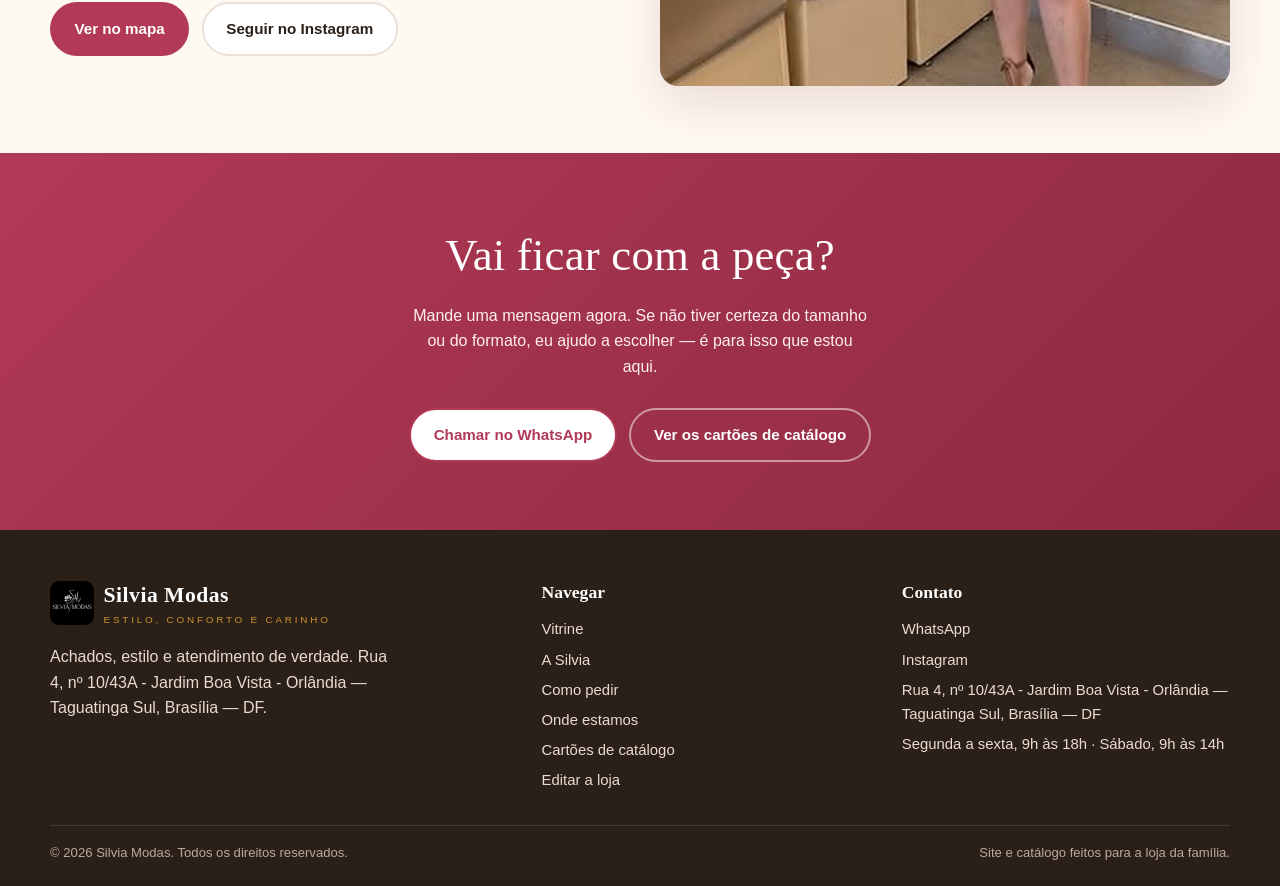
==== commit 603001d9: "Fotos reais do Instagram, logo oficial, precos e endereco atualizado" ====
--- a/index.html
+++ b/index.html
@@ -9,8 +9,9 @@
 <meta property="og:title" content="Silvia Modas — Moda feminina com carinho">
 <meta property="og:description" content="Achados, estilo e atendimento de verdade. Peça pelo WhatsApp.">
 <meta property="og:type" content="website">
-<meta property="og:image" content="assets/img/produtos/p12.jpg">
-<link rel="canonical" href="https://silviamodas.com.br/">
+<meta property="og:image" content="assets/img/logo-oficial.jpg">
+<link rel="canonical" href="https://marcelooliveira8052668-cyber.github.io/silvia-modas/">
+<meta property="og:url" content="https://marcelooliveira8052668-cyber.github.io/silvia-modas/">
 <meta name="robots" content="index, follow">
 <link rel="icon" href="assets/img/logo.svg" type="image/svg+xml">
 <link rel="preconnect" href="https://fonts.googleapis.com">
@@ -34,7 +35,7 @@
 <header class="cabecalho">
   <div class="container">
     <a class="marca" href="#">
-      <img class="logo" src="assets/img/logo.svg" alt="Silvia Modas">
+      <img class="logo" src="assets/img/logo-oficial.jpg" alt="Silvia Modas">
       <span><strong>Silvia Modas</strong><small>Moda feminina</small></span>
     </a>
     <nav class="menu">
@@ -85,7 +86,7 @@
 <section id="sobre" class="sobre">
   <div class="container">
     <div class="foto-sobre">
-      <img id="fotoDona" src="assets/img/produtos/p01.jpg" alt="Silvia, dona da Silvia Modas">
+      <img id="fotoDona" src="assets/img/produtos/dona.jpg" alt="Silvia, dona da Silvia Modas">
     </div>
     <div>
       <span class="rotulo">Quem cuida da loja</span>
@@ -149,7 +150,7 @@
       </div>
     </div>
     <div>
-      <img id="fotoLoja" src="assets/img/produtos/p16.jpg" alt="Fachada da loja Silvia Modas em Taguatinga Sul"
+      <img id="fotoLoja" src="assets/img/produtos/p01.jpg" alt="Fachada da loja Silvia Modas em Taguatinga Sul"
            style="border-radius:var(--raio);box-shadow:var(--sombra-forte);width:100%;aspect-ratio:4/5;object-fit:cover">
     </div>
   </div>
@@ -173,7 +174,7 @@
     <div class="grid-rodape">
       <div>
         <div class="marca">
-          <img class="logo" src="assets/img/logo.svg" alt="">
+          <img class="logo" src="assets/img/logo-oficial.jpg" alt="">
           <span><strong>Silvia Modas</strong><small id="rodapeSlogan"></small></span>
         </div>
         <p style="margin-top:1rem;max-width:38ch" id="rodapeDesc"></p>
@@ -186,6 +187,7 @@
           <li><a href="#como">Como pedir</a></li>
           <li><a href="#onde">Onde estamos</a></li>
           <li><a href="catalogo.html">Cartões de catálogo</a></li>
+          <li><a href="editor.html">Editar a loja</a></li>
         </ul>
       </div>
       <div>
--- a/assets/css/estilo.css
+++ b/assets/css/estilo.css
@@ -83,7 +83,7 @@
 }
 .cabecalho .container { display: flex; align-items: center; justify-content: space-between; gap: 1rem; padding: .8rem 0; }
 .marca { display: flex; align-items: center; gap: .6rem; text-decoration: none; color: var(--tinta); }
-.marca .logo { width: 42px; height: 42px; }
+.marca .logo { width: 44px; height: 44px; border-radius: 9px; object-fit: cover; box-shadow: 0 4px 12px rgba(43, 32, 24, .18); }
 .marca strong { font-family: var(--serifada); font-size: 1.35rem; letter-spacing: .5px; }
 .marca small { display: block; font-size: .62rem; letter-spacing: .28em; text-transform: uppercase; color: var(--rose); }
 .menu { display: flex; gap: 1.4rem; align-items: center; }
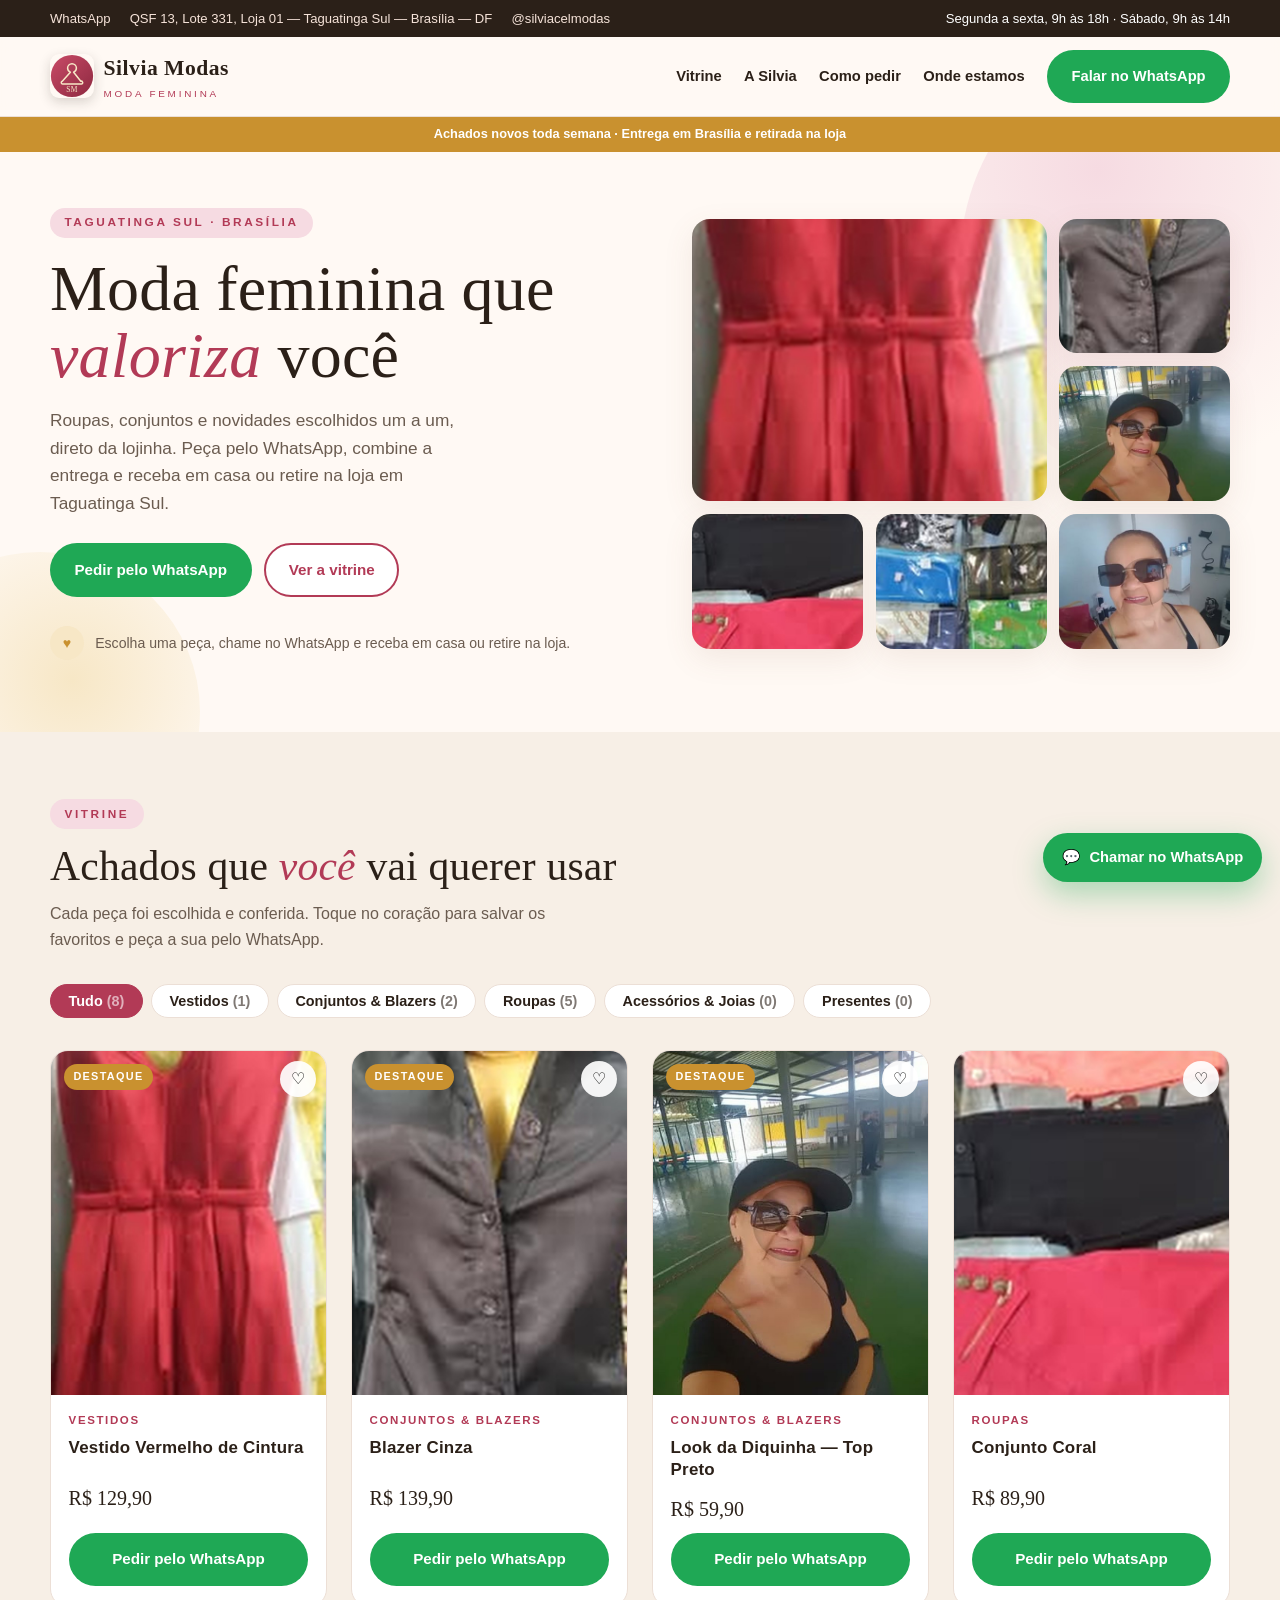
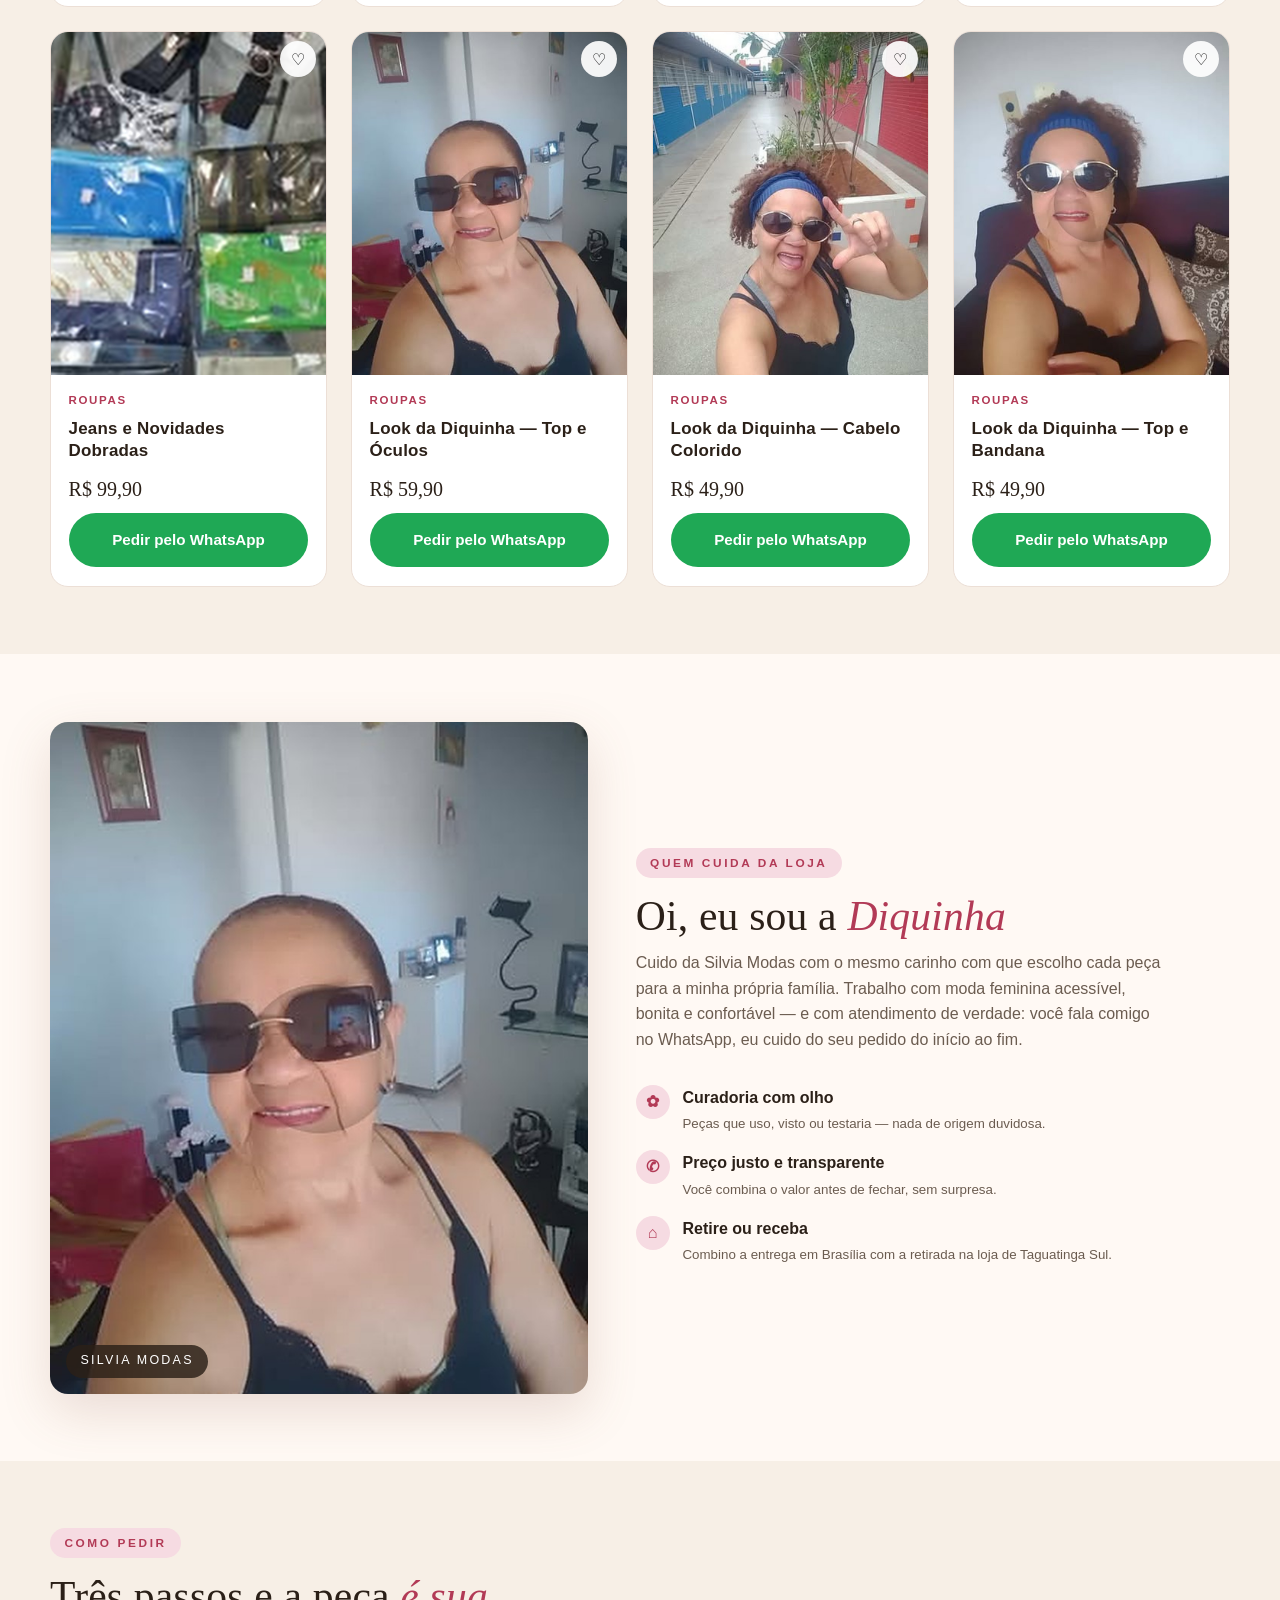
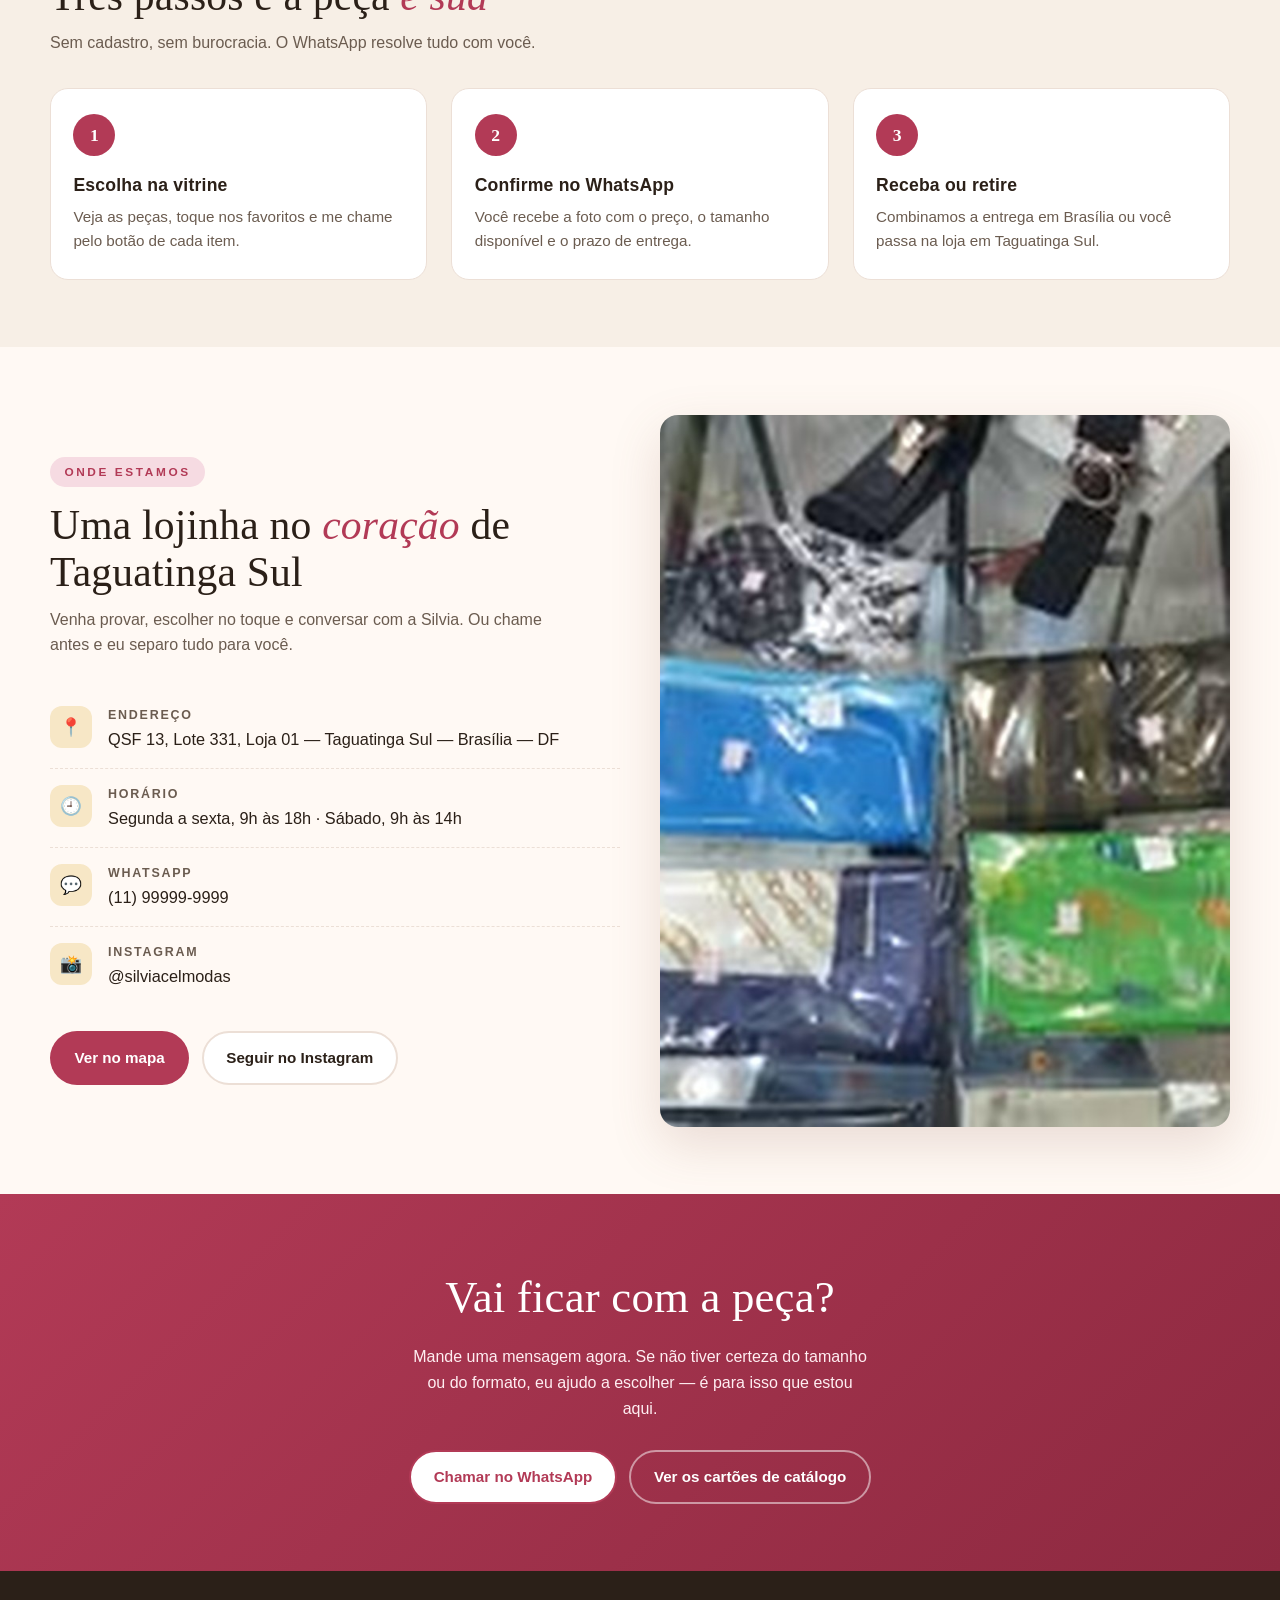
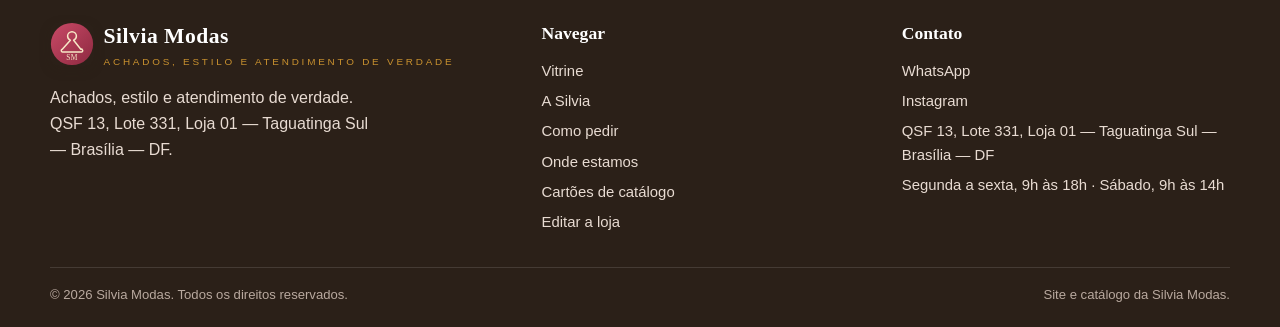
==== commit 9034d1e1: "Troca as fotos pelas da mae, endereco e Instagram corretos" ====
--- a/index.html
+++ b/index.html
@@ -9,7 +9,7 @@
 <meta property="og:title" content="Silvia Modas — Moda feminina com carinho">
 <meta property="og:description" content="Achados, estilo e atendimento de verdade. Peça pelo WhatsApp.">
 <meta property="og:type" content="website">
-<meta property="og:image" content="assets/img/logo-oficial.jpg">
+<meta property="og:image" content="cartoes/cartao-visita.png">
 <link rel="canonical" href="https://marcelooliveira8052668-cyber.github.io/silvia-modas/">
 <meta property="og:url" content="https://marcelooliveira8052668-cyber.github.io/silvia-modas/">
 <meta name="robots" content="index, follow">
@@ -35,7 +35,7 @@
 <header class="cabecalho">
   <div class="container">
     <a class="marca" href="#">
-      <img class="logo" src="assets/img/logo-oficial.jpg" alt="Silvia Modas">
+      <img class="logo" src="assets/img/logo.svg" alt="Silvia Modas">
       <span><strong>Silvia Modas</strong><small>Moda feminina</small></span>
     </a>
     <nav class="menu">
@@ -90,7 +90,7 @@
     </div>
     <div>
       <span class="rotulo">Quem cuida da loja</span>
-      <h2 class="titulo">Oi, eu sou a <em>Silvia</em></h2>
+      <h2 class="titulo">Oi, eu sou a <em>Diquinha</em></h2>
       <p class="subtitulo">
         Cuido da Silvia Modas com o mesmo carinho com que escolho cada peça para a minha própria
         família. Trabalho com moda feminina acessível, bonita e confortável — e com atendimento
@@ -150,7 +150,7 @@
       </div>
     </div>
     <div>
-      <img id="fotoLoja" src="assets/img/produtos/p01.jpg" alt="Fachada da loja Silvia Modas em Taguatinga Sul"
+      <img id="fotoLoja" src="assets/img/produtos/p04.jpg" alt="Novidades da Silvia Modas em Taguatinga Sul"
            style="border-radius:var(--raio);box-shadow:var(--sombra-forte);width:100%;aspect-ratio:4/5;object-fit:cover">
     </div>
   </div>
@@ -174,7 +174,7 @@
     <div class="grid-rodape">
       <div>
         <div class="marca">
-          <img class="logo" src="assets/img/logo-oficial.jpg" alt="">
+          <img class="logo" src="assets/img/logo.svg" alt="">
           <span><strong>Silvia Modas</strong><small id="rodapeSlogan"></small></span>
         </div>
         <p style="margin-top:1rem;max-width:38ch" id="rodapeDesc"></p>
